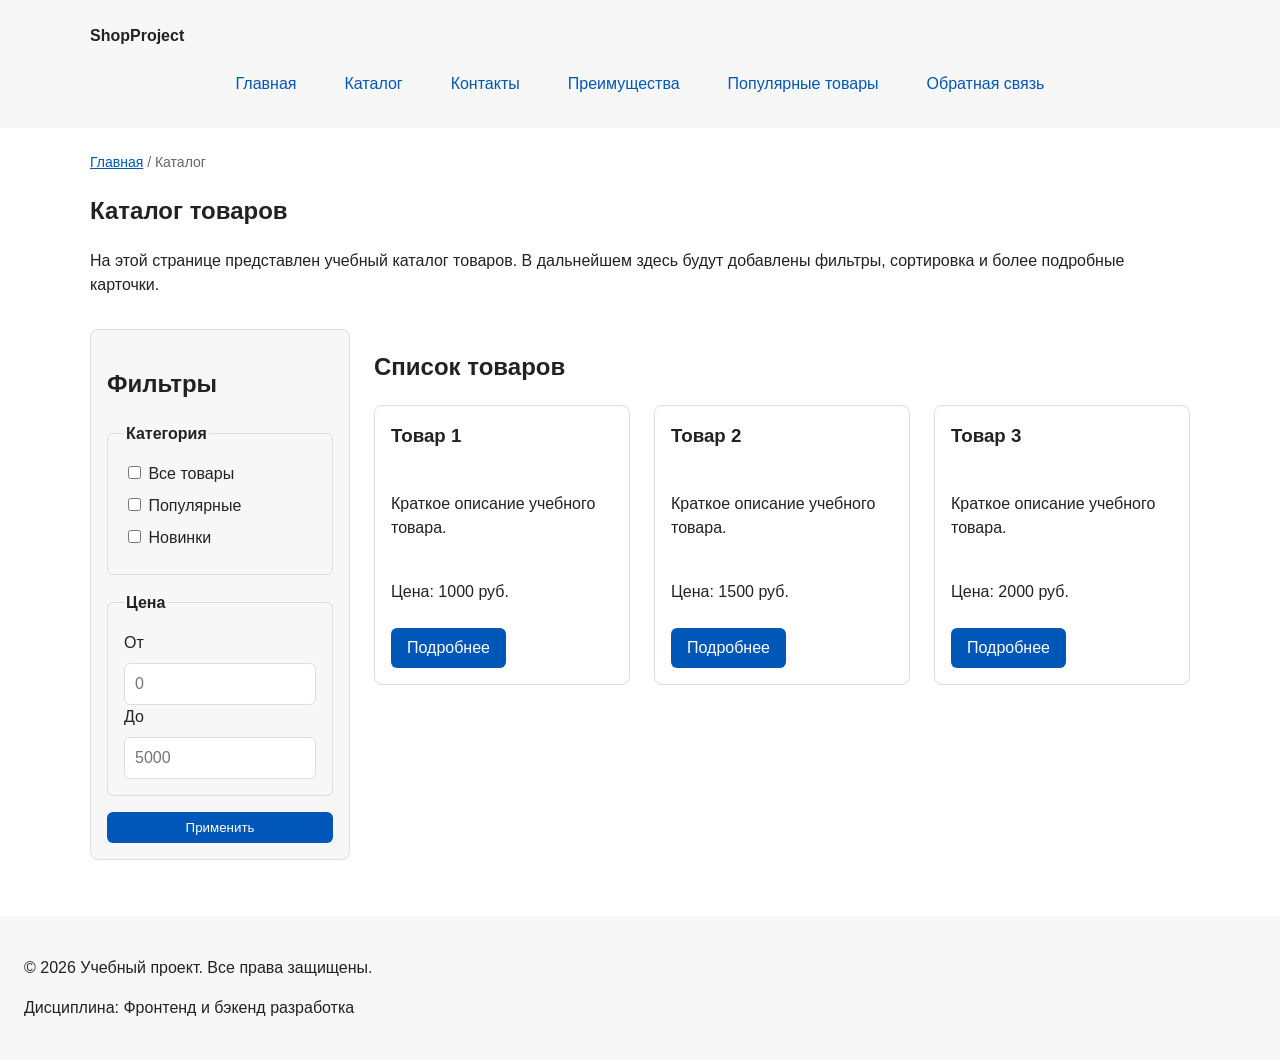
==== catalog.html @ 485ea1f8 "feat: add flex navigation and grid catalog layout" ====
<!DOCTYPE html>
<html lang="ru">
<head>
  <meta charset="UTF-8">
  <meta name="viewport" content="width=device-width, initial-scale=1.0">
  <meta name="description" content="Каталог товаров учебного интернет-магазина.">
  <title>Каталог товаров — Учебный интернет-магазин</title>
  <link rel="stylesheet" href="css/style.css">
</head>
<body>
  <header>
    <div class="site-header">
      <a class="site-logo" href="index.html">ShopProject</a>

      <nav class="site-nav" aria-label="Основная навигация">
        <ul class="site-nav__list">
          <li><a href="index.html">Главная</a></li>
          <li><a href="catalog.html">Каталог</a></li>
          <li><a href="contacts.html">Контакты</a></li>
          <li><a href="index.html#advantages">Преимущества</a></li>
          <li><a href="index.html#popular">Популярные товары</a></li>
          <li><a href="index.html#contacts">Обратная связь</a></li>
        </ul>
      </nav>
    </div>
  </header>

  <main>
    <nav class="breadcrumbs" aria-label="Хлебные крошки">
      <a href="index.html">Главная</a>
      <span>Каталог</span>
    </nav>

    <section class="section">
      <h1>Каталог товаров</h1>
      <p>
        На этой странице представлен учебный каталог товаров.
        В дальнейшем здесь будут добавлены фильтры, сортировка и более
        подробные карточки.
      </p>
    </section>

    <section class="catalog-layout">
      <aside class="catalog-filters">
        <h2>Фильтры</h2>
    
        <form class="filters-form" action="#" method="get">
          <fieldset>
            <legend>Категория</legend>
    
            <label>
              <input type="checkbox" name="category" value="all">
              Все товары
            </label>
    
            <label>
              <input type="checkbox" name="category" value="popular">
              Популярные
            </label>
    
            <label>
              <input type="checkbox" name="category" value="new">
              Новинки
            </label>
          </fieldset>
    
          <fieldset>
            <legend>Цена</legend>
    
            <label for="price-from">От</label>
            <input id="price-from" name="price-from" type="number" min="0" placeholder="0">
    
            <label for="price-to">До</label>
            <input id="price-to" name="price-to" type="number" min="0" placeholder="5000">
          </fieldset>
    
          <button class="button" type="submit">Применить</button>
        </form>
      </aside>

      <section class="catalog-products">
        <h2>Список товаров</h2>
  
        <div class="products-grid">
          <article class="product-card">
            <h3>Товар 1</h3>
            <p>Краткое описание учебного товара.</p>
            <p>Цена: 1000 руб.</p>
            <a class="button" href="index.html#popular">Подробнее</a>
          </article>
    
          <article class="product-card">
            <h3>Товар 2</h3>
            <p>Краткое описание учебного товара.</p>
            <p>Цена: 1500 руб.</p>
            <a class="button" href="index.html#popular">Подробнее</a>
          </article>
    
          <article class="product-card">
            <h3>Товар 3</h3>
            <p>Краткое описание учебного товара.</p>
            <p>Цена: 2000 руб.</p>
            <a class="button" href="index.html#popular">Подробнее</a>
          </article>
        </div>
      </section>
    </section>
  </main>

  <footer>
    <p>&copy; 2026 Учебный проект. Все права защищены.</p>
    <p>Дисциплина: Фронтенд и бэкенд разработка</p>
  </footer>
</body>
</html>
---- css/style.css ----
/* ===============================
   1. Переменные проекта
   =============================== */

:root {
  /* Основные цвета проекта */
  --color-bg: #ffffff;
  --color-text: #222222;
  --color-muted: #666666;
  --color-primary: #0057b8;
  --color-primary-dark: #003f86;
  --color-border: #dddddd;
  --color-surface: #f7f7f7;
  --color-surface-accent: #eef5ff;
  --color-danger: #b00020;
  --color-success: #168a2f;
  --color-success-bg: #eefaf0;
  --color-white: #ffffff;

  /* Отступы */
  --space-xs: 4px;
  --space-sm: 8px;
  --space-md: 16px;
  --space-lg: 24px;
  --space-xl: 32px;

  /* Скругления */
  --radius-sm: 6px;
  --radius-md: 8px;
  --radius-lg: 12px;

  /* Размеры */
  --container-width: 1100px;
}

/* ===============================
   2. Базовые стили
   =============================== */

* {
  box-sizing: border-box;
}

body {
  margin: 0;
  font-family: Arial, sans-serif;
  line-height: 1.5;
  color: var(--color-text);
  background-color: var(--color-bg);
}

html {
  scroll-behavior: smooth;
}

:target {
  outline: 2px dashed var(--color-primary);
  outline-offset: 4px;
}

header,
main,
footer {
  padding: var(--space-lg);
}

header {
  background-color: var(--color-surface);
}

footer {
  background-color: var(--color-surface);
}

/* ===============================
   3. Общие элементы интерфейса
   =============================== */

a {
  color: var(--color-primary);
}

a:hover {
  color: var(--color-primary-dark);
}

a:focus-visible {
  outline: 2px solid var(--color-primary);
  outline-offset: 3px;
}

.button {
  display: inline-block;
  padding: var(--space-sm) var(--space-md);
  color: var(--color-white);
  background-color: var(--color-primary);
  text-decoration: none;
  border: none;
  border-radius: var(--radius-sm);
  cursor: pointer;
}

.button:hover {
  background-color: var(--color-primary-dark);
}

.button:focus-visible {
  outline: 2px solid var(--color-primary);
  outline-offset: 3px;
}

.button:disabled {
  opacity: 0.6;
  cursor: not-allowed;
}

/* ===============================
   4. Компоненты страницы
   =============================== */

.site-header {
  max-width: var(--container-width);
  margin: 0 auto;
}

.site-logo {
  font-weight: bold;
  text-decoration: none;
  color: var(--color-text);
}

.site-nav__list {
  display: flex;
  flex-wrap: wrap;
  justify-content: center;
  align-items: center;
  gap: var(--space-md);
  padding: 0;
  margin: var(--space-md) 0 0;
  list-style: none;
}

.site-nav_list li {
  margin-bottom: var(--space-sm);
}

.site-nav__list a {
  display: inline-block;
  padding: var(--space-sm) var(--space-md);
  color: var(--color-primary);
  text-decoration: none;
  border-radius: var(--radius-sm);
}

.site-nav__list a:hover {
  color: var(--color-white);
  background-color: var(--color-primary);
}

.hero {
  max-width: var(--container-width);
  margin: 0 auto var(--space-xl);
  padding: var(--space-xl) var(--space-lg);
  background-color: var(--color-surface-accent);
  border-radius: var(--radius-lg);
}

.section {
  max-width: var(--container-width);
  margin: 0 auto var(--space-xl);
}

.section h2 {
  margin-top: 0;
}

.products-grid {
  display: grid;
  grid-template-columns: repeat(3, 1fr);
  gap: var(--space-lg);
}

.product-card {
  display: flex;
  flex-direction: column;
  gap: var(--space-sm);
  margin-bottom: 0;
  padding: var(--space-md);
  border: 1px solid var(--color-border);
  border-radius: var(--radius-md);
  background-color: var(--color-bg);
}

.product-card .button {
  margin-top: auto;
  align-self: flex-start;
}

.product-card:hover {
  border-color: var(--color-primary);
}

.product-card h3 {
  margin-top: 0;
}

.catalog-layout {
  max-width: var(--container-width);
  margin: 0 auto var(--space-xl);
  display: grid;
  grid-template-columns: 260px 1fr;
  grid-template-areas: "filters products";
  gap: var(--space-lg);
}

.catalog-filters {
  grid-area: filters;
  padding: var(--space-md);
  border: 1px solid var(--color-border);
  border-radius: var(--radius-md);
  background-color: var(--color-surface);
}

.catalog-products {
  grid-area: products;
}

.filters-form {
  display: grid;
  gap: var(--space-md);
}

.filters-form fieldset {
  margin: 0;
  padding: var(--space-md);
  border: 1px solid var(--color-border);
  border-radius: var(--radius-sm);
}

.filters-form legend {
  font-weight: 700;
}

.filters-form label {
  display: block;
  margin-bottom: var(--space-sm);
}

.filters-form input[type="number"] {
  width: 100%;
  padding: 8px 10px;
  border: 1px solid var(--color-border);
  border-radius: var(--radius-sm);
  font: inherit;
}

.aside-info {
  max-width: var(--container-width);
  margin: 0 auto var(--space-xl);
  padding: var(--space-md);
  border-left: 4px solid var(--color-primary);
  background-color: var(--color-surface);
}

.breadcrumbs {
  max-width: var(--container-width);
  margin: 0 auto var(--space-md);
  font-size: 14px;
  color: var(--color-muted);
}

.breadcrumbs a {
  color: var(--color-primary);
}

.breadcrumbs span::before {
  content: " / ";
  color: var(--color-muted);
}

/* ===============================
   5. Форма и модальное окно
   =============================== */

.order-dialog {
  width: min(100% - 32px, 560px);
  padding: var(--space-lg);
  border: none;
  border-radius: var(--radius-lg);
}

.order-dialog::backdrop {
  background-color: rgba(0, 0, 0, 0.5);
}

.form-field {
  margin-bottom: var(--space-md);
}

.form-field label {
  display: block;
  margin-bottom: var(--space-xs);
}

.form-field input,
.form-field select,
.form-field textarea {
  width: 100%;
  padding: 10px 12px;
  border: 1px solid var(--color-border);
  border-radius: var(--radius-sm);
  font: inherit;
}

.form-field input[type="checkbox"] {
  width: auto;
}

.form-field small {
  display: block;
  margin-top: var(--space-xs);
  color: var(--color-muted);
}

.form-field input:hover,
.form-field select:hover,
.form-field textarea:hover {
  border-color: var(--color-primary);
}

.form-field input:focus-visible,
.form-field select:focus-visible,
.form-field textarea:focus-visible,
.form-actions button:focus-visible {
  outline: 2px solid var(--color-primary);
  outline-offset: 3px;
}

.form-field [aria-invalid="true"] {
  border-color: var(--color-danger);
}

.success-message {
  max-width: var(--container-width);
  margin: var(--space-lg) auto;
  padding: var(--space-md);
  border-left: 4px solid var(--color-success);
  background-color: var(--color-success-bg);
}

.form-actions {
  display: flex;
  gap: var(--space-sm);
  margin-top: var(--space-md);
}
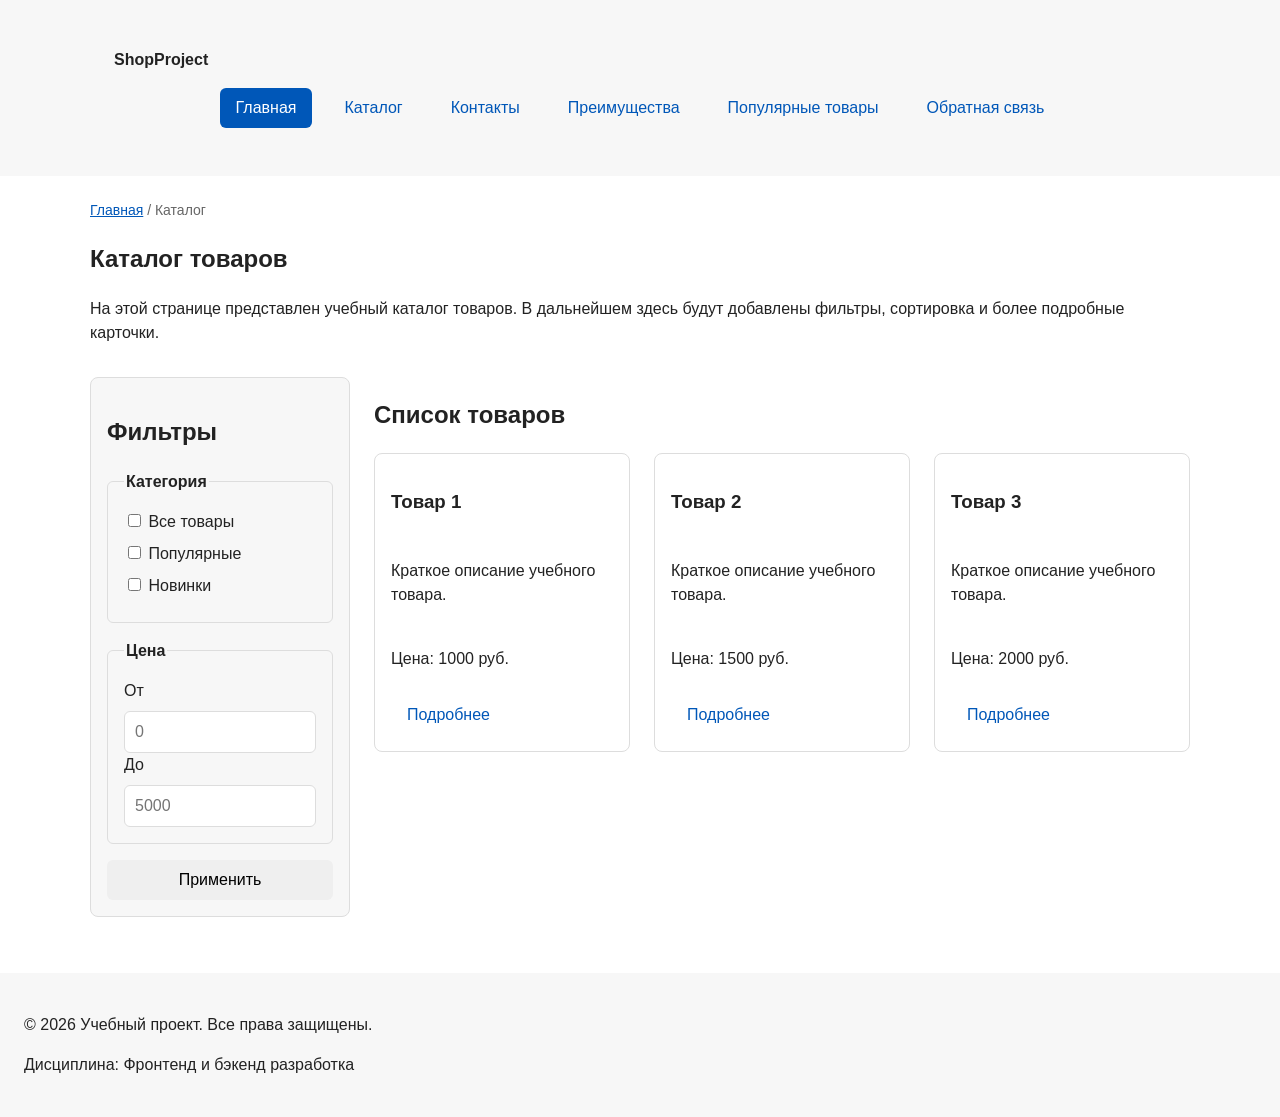
==== commit 12deadb5: "refactor: apply BEM naming to CSS classes" ====
--- a/catalog.html
+++ b/catalog.html
@@ -8,27 +8,38 @@
   <link rel="stylesheet" href="css/style.css">
 </head>
 <body>
-  <header>
-    <div class="site-header">
-      <a class="site-logo" href="index.html">ShopProject</a>
-
+  <header class="site-header">
+    <div class="site-header__inner">
+      <a class="site-header__logo" href="index.html">ShopProject</a>
       <nav class="site-nav" aria-label="Основная навигация">
         <ul class="site-nav__list">
-          <li><a href="index.html">Главная</a></li>
-          <li><a href="catalog.html">Каталог</a></li>
-          <li><a href="contacts.html">Контакты</a></li>
-          <li><a href="index.html#advantages">Преимущества</a></li>
-          <li><a href="index.html#popular">Популярные товары</a></li>
-          <li><a href="index.html#contacts">Обратная связь</a></li>
+          <li class="site-nav__item">
+            <a class="site-nav__link site-nav__link--active" href="index.html">Главная</a>
+          </li>
+          <li class="site-nav__item">
+            <a class="site-nav__link" href="catalog.html">Каталог</a>
+          </li>
+          <li class="site-nav__item">
+            <a class="site-nav__link" href="contacts.html">Контакты</a>
+          </li>
+          <li class="site-nav__item">
+            <a class="site-nav__link" href="index.html#advantages">Преимущества</a>
+          </li>
+          <li class="site-nav__item">
+            <a class="site-nav__link" href="index.html#popular">Популярные товары</a>
+          </li>
+          <li class="site-nav__item">
+            <a class="site-nav__link" href="index.html#contacts">Обратная связь</a>
+          </li>
         </ul>
       </nav>
-    </div>
+    </div>    
   </header>
 
   <main>
     <nav class="breadcrumbs" aria-label="Хлебные крошки">
-      <a href="index.html">Главная</a>
-      <span>Каталог</span>
+      <a class="breadcrumbs__link" href="index.html">Главная</a>
+      <span class="breadcrumbs__current">Каталог</span>
     </nav>
 
     <section class="section">
--- a/css/style.css
+++ b/css/style.css
@@ -92,16 +92,31 @@
 .button {
   display: inline-block;
   padding: var(--space-sm) var(--space-md);
+  border: none;
+  border-radius: var(--radius-sm);
+  font: inherit;
+  text-decoration: none;
+  cursor: pointer;
+}
+
+.button--primary {
   color: var(--color-white);
   background-color: var(--color-primary);
-  text-decoration: none;
-  border: none;
-  border-radius: var(--radius-sm);
-  cursor: pointer;
-}
-
-.button:hover {
+}
+
+.button--primary:hover {
   background-color: var(--color-primary-dark);
+}
+
+.button--secondary {
+  color: var(--color-primary);
+  background-color: transparent;
+  border: 1px solid var(--color-primary);
+}
+
+.button--secondary:hover {
+  color: var(--color-white);
+  background-color: var(--color-primary);
 }
 
 .button:focus-visible {
@@ -109,7 +124,8 @@
   outline-offset: 3px;
 }
 
-.button:disabled {
+.button:disabled,
+.button--disabled {
   opacity: 0.6;
   cursor: not-allowed;
 }
@@ -119,14 +135,19 @@
    =============================== */
 
 .site-header {
+  background-color: var(--color-surface);
+}
+
+.site-header__inner {
   max-width: var(--container-width);
   margin: 0 auto;
-}
-
-.site-logo {
-  font-weight: bold;
+  padding: var(--space-lg);
+}
+
+.site-header__logo {
+  font-weight: 700;
+  color: var(--color-text);
   text-decoration: none;
-  color: var(--color-text);
 }
 
 .site-nav__list {
@@ -140,11 +161,7 @@
   list-style: none;
 }
 
-.site-nav_list li {
-  margin-bottom: var(--space-sm);
-}
-
-.site-nav__list a {
+.site-nav__link {
   display: inline-block;
   padding: var(--space-sm) var(--space-md);
   color: var(--color-primary);
@@ -152,7 +169,17 @@
   border-radius: var(--radius-sm);
 }
 
-.site-nav__list a:hover {
+.site-nav__link:hover {
+  color: var(--color-white);
+  background-color: var(--color-primary);
+}
+
+.site-nav__link:focus-visible {
+  outline: 2px solid var(--color-primary);
+  outline-offset: 3px;
+}
+
+.site-nav__link--active {
   color: var(--color-white);
   background-color: var(--color-primary);
 }
@@ -184,24 +211,46 @@
   display: flex;
   flex-direction: column;
   gap: var(--space-sm);
-  margin-bottom: 0;
   padding: var(--space-md);
   border: 1px solid var(--color-border);
   border-radius: var(--radius-md);
   background-color: var(--color-bg);
 }
 
-.product-card .button {
+.product-card:hover {
+  border-color: var(--color-primary);
+}
+
+.product-card--featured {
+  border-color: var(--color-primary);
+}
+
+.product-card--discount {
+  border-color: var(--color-danger);
+}
+
+.product-card__title {
+  margin: 0;
+  color: var(--color-text);
+}
+
+.product-card__description {
+  margin: 0;
+  color: var(--color-muted);
+}
+
+.product-card__price {
+  margin: 0;
+  font-weight: 700;
+}
+
+.product-card--discount .product-card__price {
+  color: var(--color-danger);
+}
+
+.product-card__button {
   margin-top: auto;
   align-self: flex-start;
-}
-
-.product-card:hover {
-  border-color: var(--color-primary);
-}
-
-.product-card h3 {
-  margin-top: 0;
 }
 
 .catalog-layout {
@@ -269,11 +318,11 @@
   color: var(--color-muted);
 }
 
-.breadcrumbs a {
+.breadcrumbs__link {
   color: var(--color-primary);
 }
 
-.breadcrumbs span::before {
+.breadcrumbs__current::before {
   content: " / ";
   color: var(--color-muted);
 }
@@ -293,18 +342,22 @@
   background-color: rgba(0, 0, 0, 0.5);
 }
 
-.form-field {
+.order-dialog__title {
+  margin-top: 0;
+}
+
+.order-form__field {
   margin-bottom: var(--space-md);
 }
 
-.form-field label {
+.order-form__label {
   display: block;
   margin-bottom: var(--space-xs);
 }
 
-.form-field input,
-.form-field select,
-.form-field textarea {
+.order-form__input,
+.order-form__select,
+.order-form__textarea {
   width: 100%;
   padding: 10px 12px;
   border: 1px solid var(--color-border);
@@ -312,30 +365,25 @@
   font: inherit;
 }
 
-.form-field input[type="checkbox"] {
-  width: auto;
-}
-
-.form-field small {
-  display: block;
-  margin-top: var(--space-xs);
-  color: var(--color-muted);
-}
-
-.form-field input:hover,
-.form-field select:hover,
-.form-field textarea:hover {
+.order-form__input:hover,
+.order-form__select:hover,
+.order-form__textarea:hover {
   border-color: var(--color-primary);
 }
 
-.form-field input:focus-visible,
-.form-field select:focus-visible,
-.form-field textarea:focus-visible,
-.form-actions button:focus-visible {
+.order-form__input:focus-visible,
+.order-form__select:focus-visible,
+.order-form__textarea:focus-visible {
   outline: 2px solid var(--color-primary);
   outline-offset: 3px;
 }
 
+.order-form__actions {
+  display: flex;
+  gap: var(--space-md);
+  margin-top: var(--space-lg);
+}
+
 .form-field [aria-invalid="true"] {
   border-color: var(--color-danger);
 }
@@ -347,9 +395,3 @@
   border-left: 4px solid var(--color-success);
   background-color: var(--color-success-bg);
 }
-
-.form-actions {
-  display: flex;
-  gap: var(--space-sm);
-  margin-top: var(--space-md);
-}
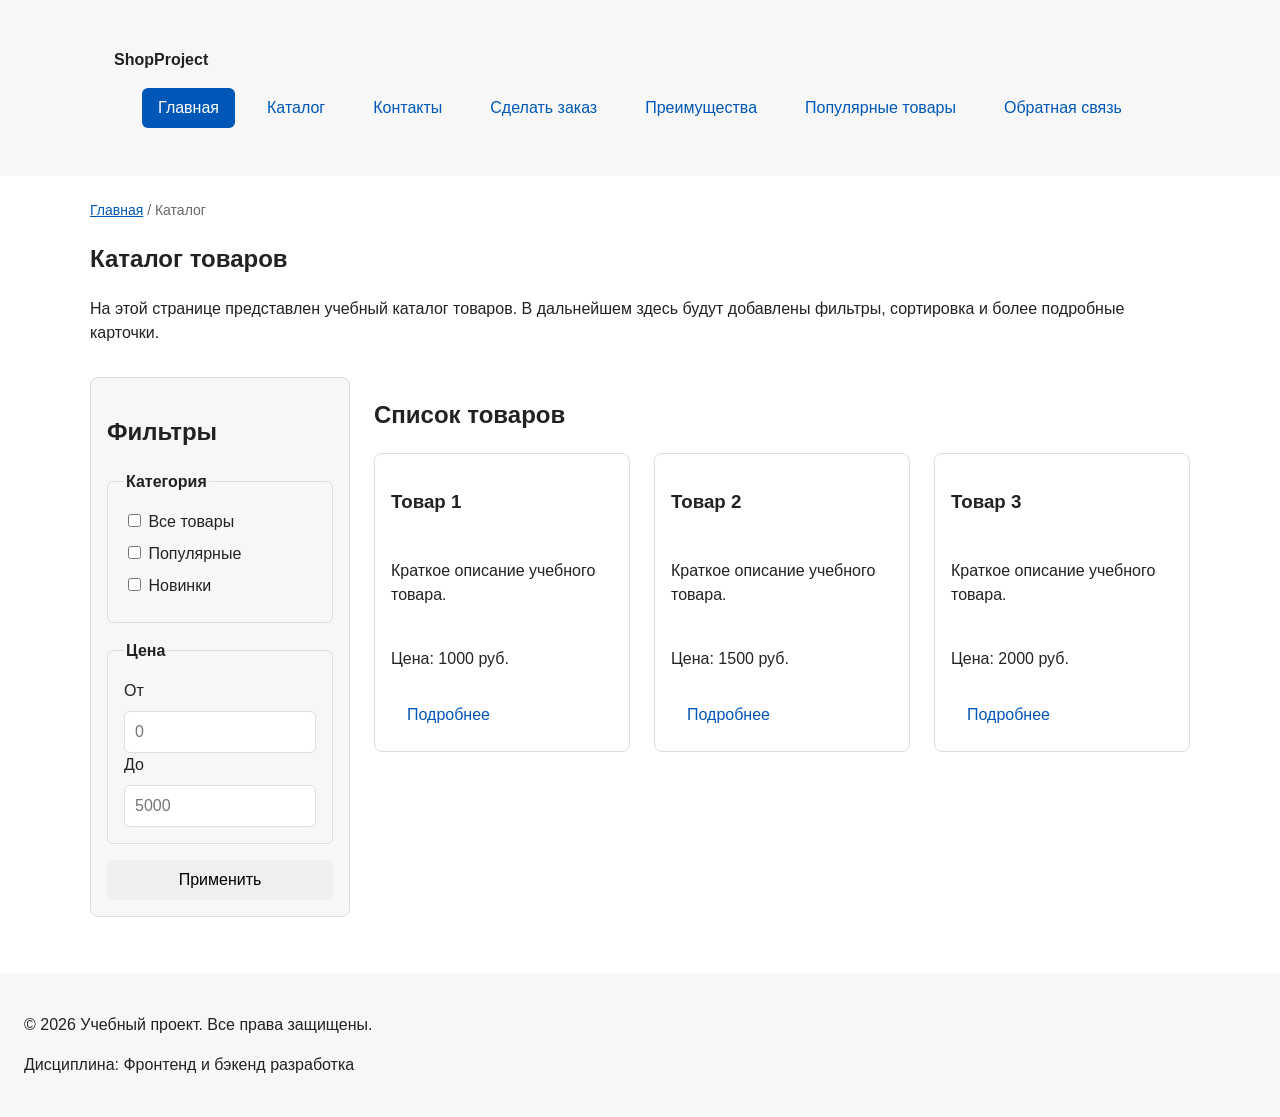
==== commit 7a94c3c6: "feat: добавлена страница заказа - добавлена страница заказа с выбором товара. - переработаны структу" ====
--- a/catalog.html
+++ b/catalog.html
@@ -21,6 +21,9 @@
           </li>
           <li class="site-nav__item">
             <a class="site-nav__link" href="contacts.html">Контакты</a>
+          </li>
+          <li class="site-nav__item">
+            <a class="site-nav__link" href="order.html">Сделать заказ</a>
           </li>
           <li class="site-nav__item">
             <a class="site-nav__link" href="index.html#advantages">Преимущества</a>
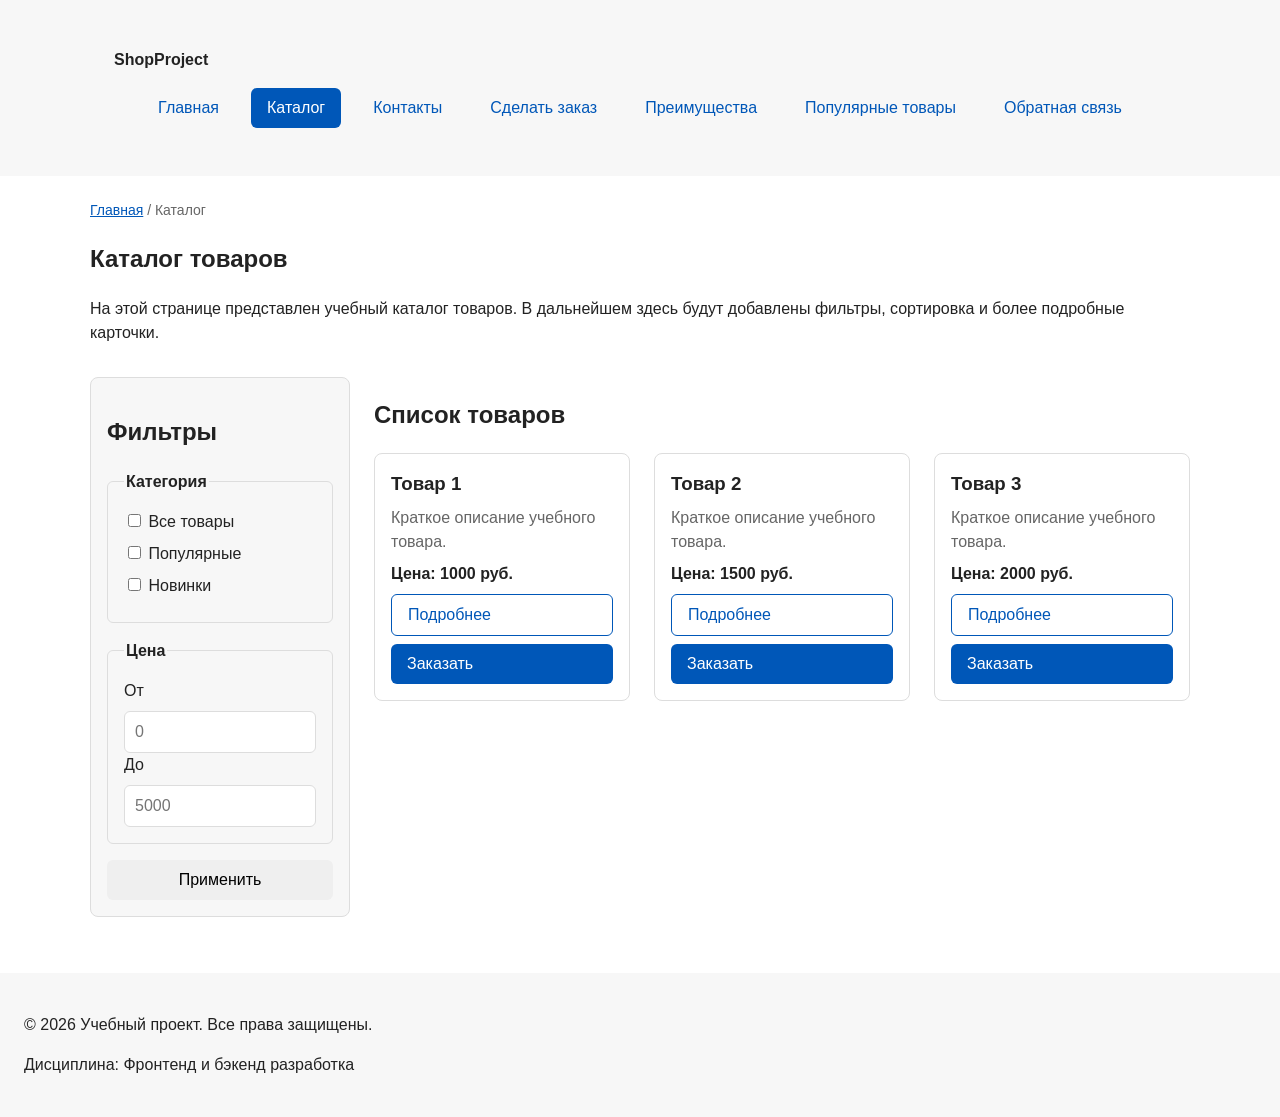
==== commit 4d8b47d8: "fix: исправлен ряд мелких ошибок" ====
--- a/catalog.html
+++ b/catalog.html
@@ -14,10 +14,10 @@
       <nav class="site-nav" aria-label="Основная навигация">
         <ul class="site-nav__list">
           <li class="site-nav__item">
-            <a class="site-nav__link site-nav__link--active" href="index.html">Главная</a>
+            <a class="site-nav__link" href="index.html">Главная</a>
           </li>
           <li class="site-nav__item">
-            <a class="site-nav__link" href="catalog.html">Каталог</a>
+            <a class="site-nav__link site-nav__link--active" href="catalog.html">Каталог</a>
           </li>
           <li class="site-nav__item">
             <a class="site-nav__link" href="contacts.html">Контакты</a>
@@ -42,6 +42,7 @@
   <main>
     <nav class="breadcrumbs" aria-label="Хлебные крошки">
       <a class="breadcrumbs__link" href="index.html">Главная</a>
+      <span class="breadcrumbs__separator">/</span>
       <span class="breadcrumbs__current">Каталог</span>
     </nav>
 
@@ -97,24 +98,27 @@
   
         <div class="products-grid">
           <article class="product-card">
-            <h3>Товар 1</h3>
-            <p>Краткое описание учебного товара.</p>
-            <p>Цена: 1000 руб.</p>
-            <a class="button" href="index.html#popular">Подробнее</a>
+            <h3 class="product-card__title">Товар 1</h3>
+            <p class="product-card__description">Краткое описание учебного товара.</p>
+            <p class="product-card__price">Цена: 1000 руб.</p>
+            <a class="button button--secondary" href="product.html">Подробнее</a>
+            <a class="button button--primary" href="order.html?product=product-1">Заказать</a>
           </article>
     
           <article class="product-card">
-            <h3>Товар 2</h3>
-            <p>Краткое описание учебного товара.</p>
-            <p>Цена: 1500 руб.</p>
-            <a class="button" href="index.html#popular">Подробнее</a>
+            <h3 class="product-card__title">Товар 2</h3>
+            <p class="product-card__description">Краткое описание учебного товара.</p>
+            <p class="product-card__price">Цена: 1500 руб.</p>
+            <a class="button button--secondary" href="product.html">Подробнее</a>
+            <a class="button button--primary" href="order.html?product=product-2">Заказать</a>
           </article>
     
           <article class="product-card">
-            <h3>Товар 3</h3>
-            <p>Краткое описание учебного товара.</p>
-            <p>Цена: 2000 руб.</p>
-            <a class="button" href="index.html#popular">Подробнее</a>
+            <h3 class="product-card__title">Товар 3</h3>
+            <p class="product-card__description">Краткое описание учебного товара.</p>
+            <p class="product-card__price">Цена: 2000 руб.</p>
+            <a class="button button--secondary" href="product.html">Подробнее</a>
+            <a class="button button--primary" href="order.html?product=product-3">Заказать</a>
           </article>
         </div>
       </section>
--- a/css/style.css
+++ b/css/style.css
@@ -253,6 +253,10 @@
   align-self: flex-start;
 }
 
+.product-card__image {
+  width: 100%;
+}
+
 .catalog-layout {
   max-width: var(--container-width);
   margin: 0 auto var(--space-xl);
@@ -322,9 +326,66 @@
   color: var(--color-primary);
 }
 
-.breadcrumbs__current::before {
-  content: " / ";
+.breadcrumbs__separator {
   color: var(--color-muted);
+}
+
+.product {
+  display: flex;
+}
+
+.product__photo {
+  width: 50%;
+}
+
+.product__image {
+  width: 100%;
+}
+
+.product__info {
+  width: 50%;
+}
+
+.product__buy {
+  display: flex;
+  align-items: center;
+  justify-content: space-between;
+  gap: var(--space-md);
+  padding: var(--space-md);
+  border: 1px solid var(--color-border);
+  border-radius: var(--radius-md);
+  background-color: var(--color-surface);
+}
+
+.product__price {
+  margin: 0;
+  font-size: 1.5rem;
+  font-weight: 700;
+}
+
+.product__specs {
+  width: 100%;
+  border-collapse: collapse;
+}
+
+.product__specs-name {
+  text-align: left;
+}
+
+.product__sizes {
+  list-style: none;
+  display: flex;
+  flex-wrap: wrap;
+  margin: 0;
+  padding: 0;
+}
+
+.product__size {
+  background-color: var(--color-primary);
+  border-radius: var(--radius-md);
+  padding: var(--space-sm);
+  margin-right: var(--space-xs);
+  color: var(--color-white);
 }
 
 /* ===============================
@@ -384,7 +445,7 @@
   margin-top: var(--space-lg);
 }
 
-.form-field [aria-invalid="true"] {
+.order-form__field [aria-invalid="true"] {
   border-color: var(--color-danger);
 }
 
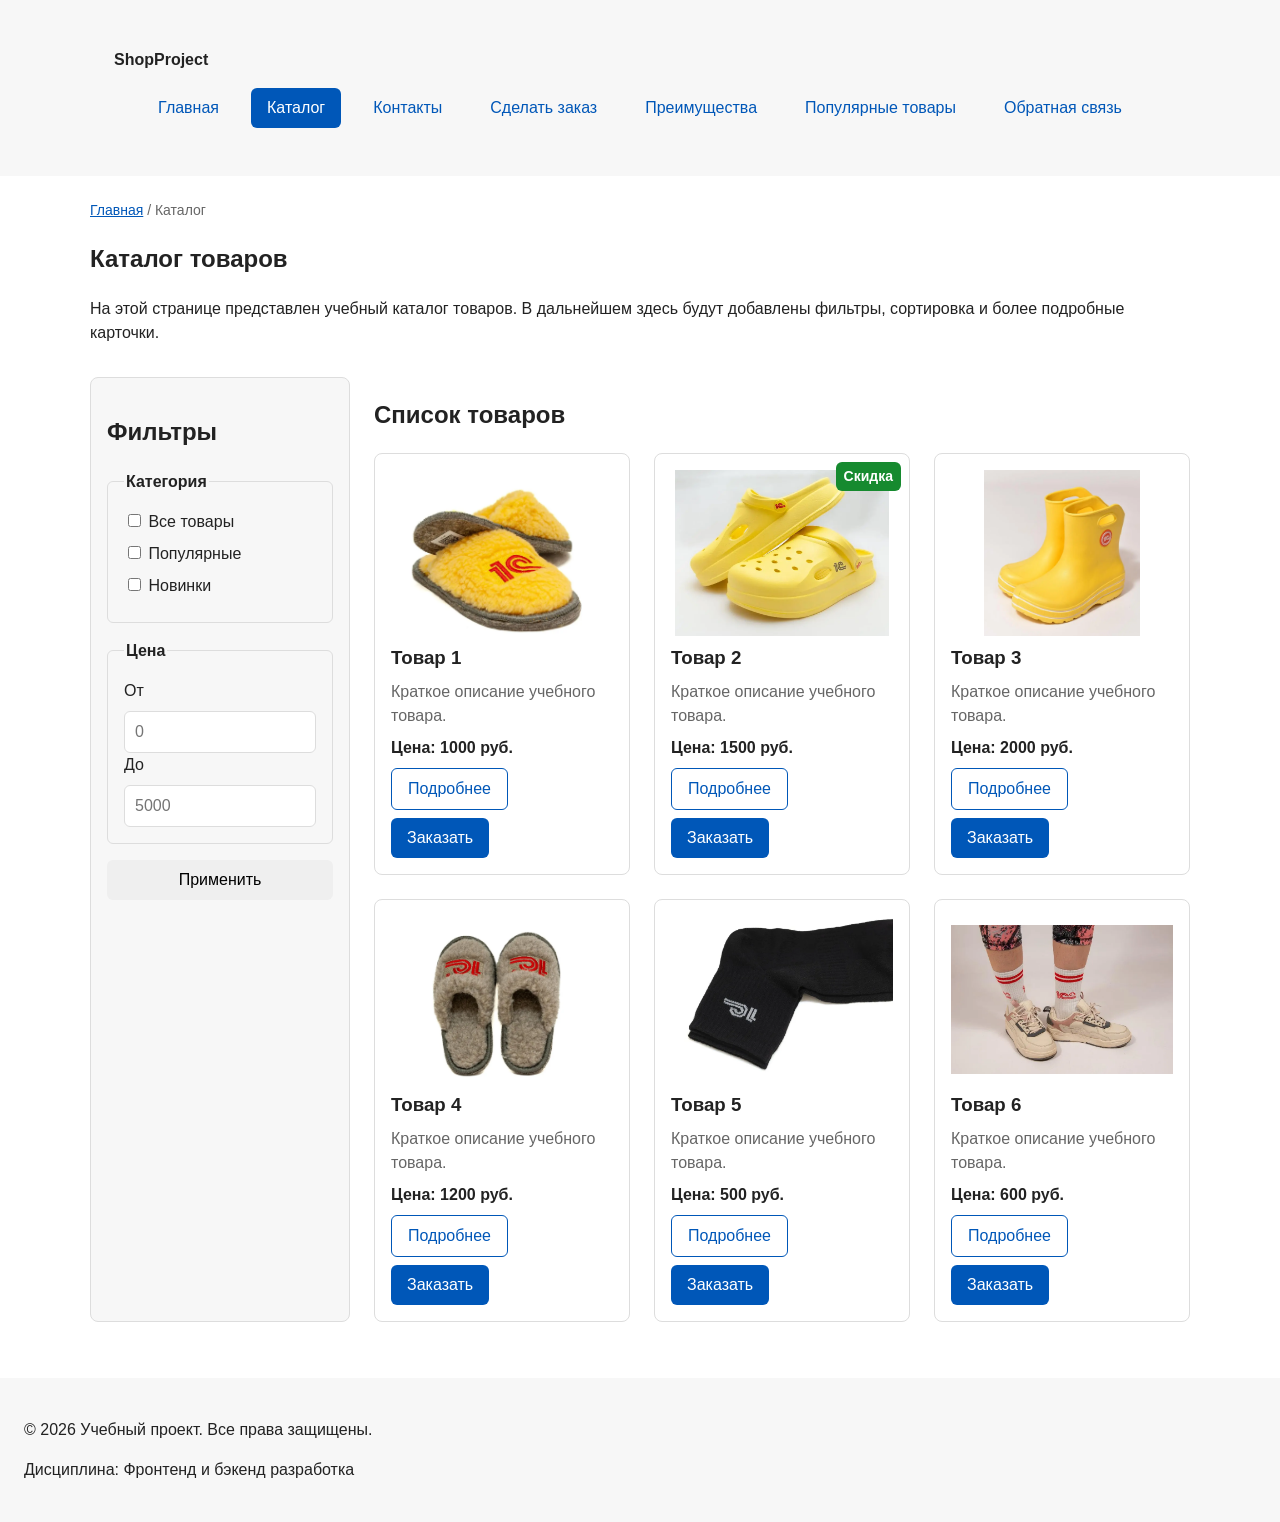
==== commit b67a3433: "feat: внесены визуальные улучшения" ====
--- a/catalog.html
+++ b/catalog.html
@@ -32,7 +32,7 @@
             <a class="site-nav__link" href="index.html#popular">Популярные товары</a>
           </li>
           <li class="site-nav__item">
-            <a class="site-nav__link" href="index.html#contacts">Обратная связь</a>
+            <a class="site-nav__link" href="feedback.html">Обратная связь</a>
           </li>
         </ul>
       </nav>
@@ -98,27 +98,70 @@
   
         <div class="products-grid">
           <article class="product-card">
+            <img class="product-card__image" src="images/tapchan.webp" alt="Жёлтые меховые тапочки с логотипом 1С">
             <h3 class="product-card__title">Товар 1</h3>
             <p class="product-card__description">Краткое описание учебного товара.</p>
             <p class="product-card__price">Цена: 1000 руб.</p>
-            <a class="button button--secondary" href="product.html">Подробнее</a>
-            <a class="button button--primary" href="order.html?product=product-1">Заказать</a>
+            <div class="product-card__actions">
+              <a class="button button--secondary" href="product.html">Подробнее</a>
+              <a class="button button--primary" href="order.html?product=product-1">Заказать</a>
+            </div>
           </article>
-    
+
           <article class="product-card">
+            <img class="product-card__image" src="images/kroxi.webp" alt="Жёлтые сабо с логотипом 1С">
             <h3 class="product-card__title">Товар 2</h3>
+            <span class="product-card__badge product-card__badge--discount">Скидка</span>
             <p class="product-card__description">Краткое описание учебного товара.</p>
             <p class="product-card__price">Цена: 1500 руб.</p>
-            <a class="button button--secondary" href="product.html">Подробнее</a>
-            <a class="button button--primary" href="order.html?product=product-2">Заказать</a>
+            <div class="product-card__actions">
+              <a class="button button--secondary" href="product.html">Подробнее</a>
+              <a class="button button--primary" href="order.html?product=product-2">Заказать</a>
+            </div>
           </article>
-    
+
           <article class="product-card">
+            <img class="product-card__image" src="images/sapogi.webp" alt="Жёлтые резиновые сапоги с логотипом 1С">
             <h3 class="product-card__title">Товар 3</h3>
             <p class="product-card__description">Краткое описание учебного товара.</p>
             <p class="product-card__price">Цена: 2000 руб.</p>
-            <a class="button button--secondary" href="product.html">Подробнее</a>
-            <a class="button button--primary" href="order.html?product=product-3">Заказать</a>
+            <div class="product-card__actions">
+              <a class="button button--secondary" href="product.html">Подробнее</a>
+              <a class="button button--primary" href="order.html?product=product-3">Заказать</a>
+            </div>
+          </article>
+
+          <article class="product-card">
+            <img class="product-card__image" src="images/tapchan2.webp" alt="Серые меховые тапочки с логотипом 1С">
+            <h3 class="product-card__title">Товар 4</h3>
+            <p class="product-card__description">Краткое описание учебного товара.</p>
+            <p class="product-card__price">Цена: 1200 руб.</p>
+            <div class="product-card__actions">
+              <a class="button button--secondary" href="product.html">Подробнее</a>
+              <a class="button button--primary" href="order.html?product=product-4">Заказать</a>
+            </div>
+          </article>
+
+          <article class="product-card">
+            <img class="product-card__image" src="images/noski.webp" alt="Чёрные носки с логотипом 1С">
+            <h3 class="product-card__title">Товар 5</h3>
+            <p class="product-card__description">Краткое описание учебного товара.</p>
+            <p class="product-card__price">Цена: 500 руб.</p>
+            <div class="product-card__actions">
+              <a class="button button--secondary" href="product.html">Подробнее</a>
+              <a class="button button--primary" href="order.html?product=product-5">Заказать</a>
+            </div>
+          </article>
+
+          <article class="product-card">
+            <img class="product-card__image" src="images/noski2.webp" alt="Белые носки с красными полосками и логотипом 1С">
+            <h3 class="product-card__title">Товар 6</h3>
+            <p class="product-card__description">Краткое описание учебного товара.</p>
+            <p class="product-card__price">Цена: 600 руб.</p>
+            <div class="product-card__actions">
+              <a class="button button--secondary" href="product.html">Подробнее</a>
+              <a class="button button--primary" href="order.html?product=product-6">Заказать</a>
+            </div>
           </article>
         </div>
       </section>
--- a/css/style.css
+++ b/css/style.css
@@ -76,19 +76,6 @@
    3. Общие элементы интерфейса
    =============================== */
 
-a {
-  color: var(--color-primary);
-}
-
-a:hover {
-  color: var(--color-primary-dark);
-}
-
-a:focus-visible {
-  outline: 2px solid var(--color-primary);
-  outline-offset: 3px;
-}
-
 .button {
   display: inline-block;
   padding: var(--space-sm) var(--space-md);
@@ -105,6 +92,7 @@
 }
 
 .button--primary:hover {
+  color: var(--color-white);
   background-color: var(--color-primary-dark);
 }
 
@@ -130,12 +118,29 @@
   cursor: not-allowed;
 }
 
+a {
+  color: var(--color-primary);
+}
+
+a:hover {
+  color: var(--color-primary-dark);
+}
+
+a:focus-visible {
+  outline: 2px solid var(--color-primary);
+  outline-offset: 3px;
+}
+
 /* ===============================
    4. Компоненты страницы
    =============================== */
 
 .site-header {
   background-color: var(--color-surface);
+
+  position: sticky;
+  top: 0;
+  z-index: 10;
 }
 
 .site-header__inner {
@@ -185,11 +190,25 @@
 }
 
 .hero {
+  position: relative;
+  z-index: 0;
+  overflow: hidden;
   max-width: var(--container-width);
   margin: 0 auto var(--space-xl);
   padding: var(--space-xl) var(--space-lg);
-  background-color: var(--color-surface-accent);
+  color: var(--color-white);
   border-radius: var(--radius-lg);
+}
+
+.hero::before {
+  content: "";
+  position: absolute;
+  inset: -16px;
+  z-index: -1;
+  background-image: url("../images/main.webp");
+  background-size: cover;
+  background-position: center;
+  filter: blur(4px) brightness(0.5);
 }
 
 .section {
@@ -208,6 +227,7 @@
 }
 
 .product-card {
+  position: relative;
   display: flex;
   flex-direction: column;
   gap: var(--space-sm);
@@ -248,13 +268,37 @@
   color: var(--color-danger);
 }
 
-.product-card__button {
+.product-card__actions {
+  display: flex;
+  flex-wrap: wrap;
+  gap: var(--space-sm);
   margin-top: auto;
-  align-self: flex-start;
 }
 
 .product-card__image {
   width: 100%;
+  aspect-ratio: 4 / 3;
+  object-fit: contain;
+}
+
+.product-card__badge {
+  position: absolute;
+  top: var(--space-sm);
+  right: var(--space-sm);
+  padding: var(--space-xs) var(--space-sm);
+  font-size: 14px;
+  font-weight: 700;
+  color: var(--color-white);
+  background-color: var(--color-danger);
+  border-radius: var(--radius-sm);
+}
+
+.product-card__badge--hit {
+  background-color: var(--color-danger);
+}
+
+.product-card__badge--discount {
+  background-color: var(--color-success);
 }
 
 .catalog-layout {
@@ -368,8 +412,28 @@
   border-collapse: collapse;
 }
 
+.product__specs-caption {
+  margin-bottom: var(--space-sm);
+  font-weight: 700;
+  text-align: left;
+}
+
+.product__specs-name,
+.product__specs-value {
+  padding: var(--space-sm) var(--space-md);
+  border-bottom: 1px solid var(--color-border);
+  vertical-align: middle;
+}
+
 .product__specs-name {
+  width: 35%;
+  font-weight: 400;
+  color: var(--color-muted);
   text-align: left;
+}
+
+.product__specs tr:nth-child(even) {
+  background-color: var(--color-surface);
 }
 
 .product__sizes {
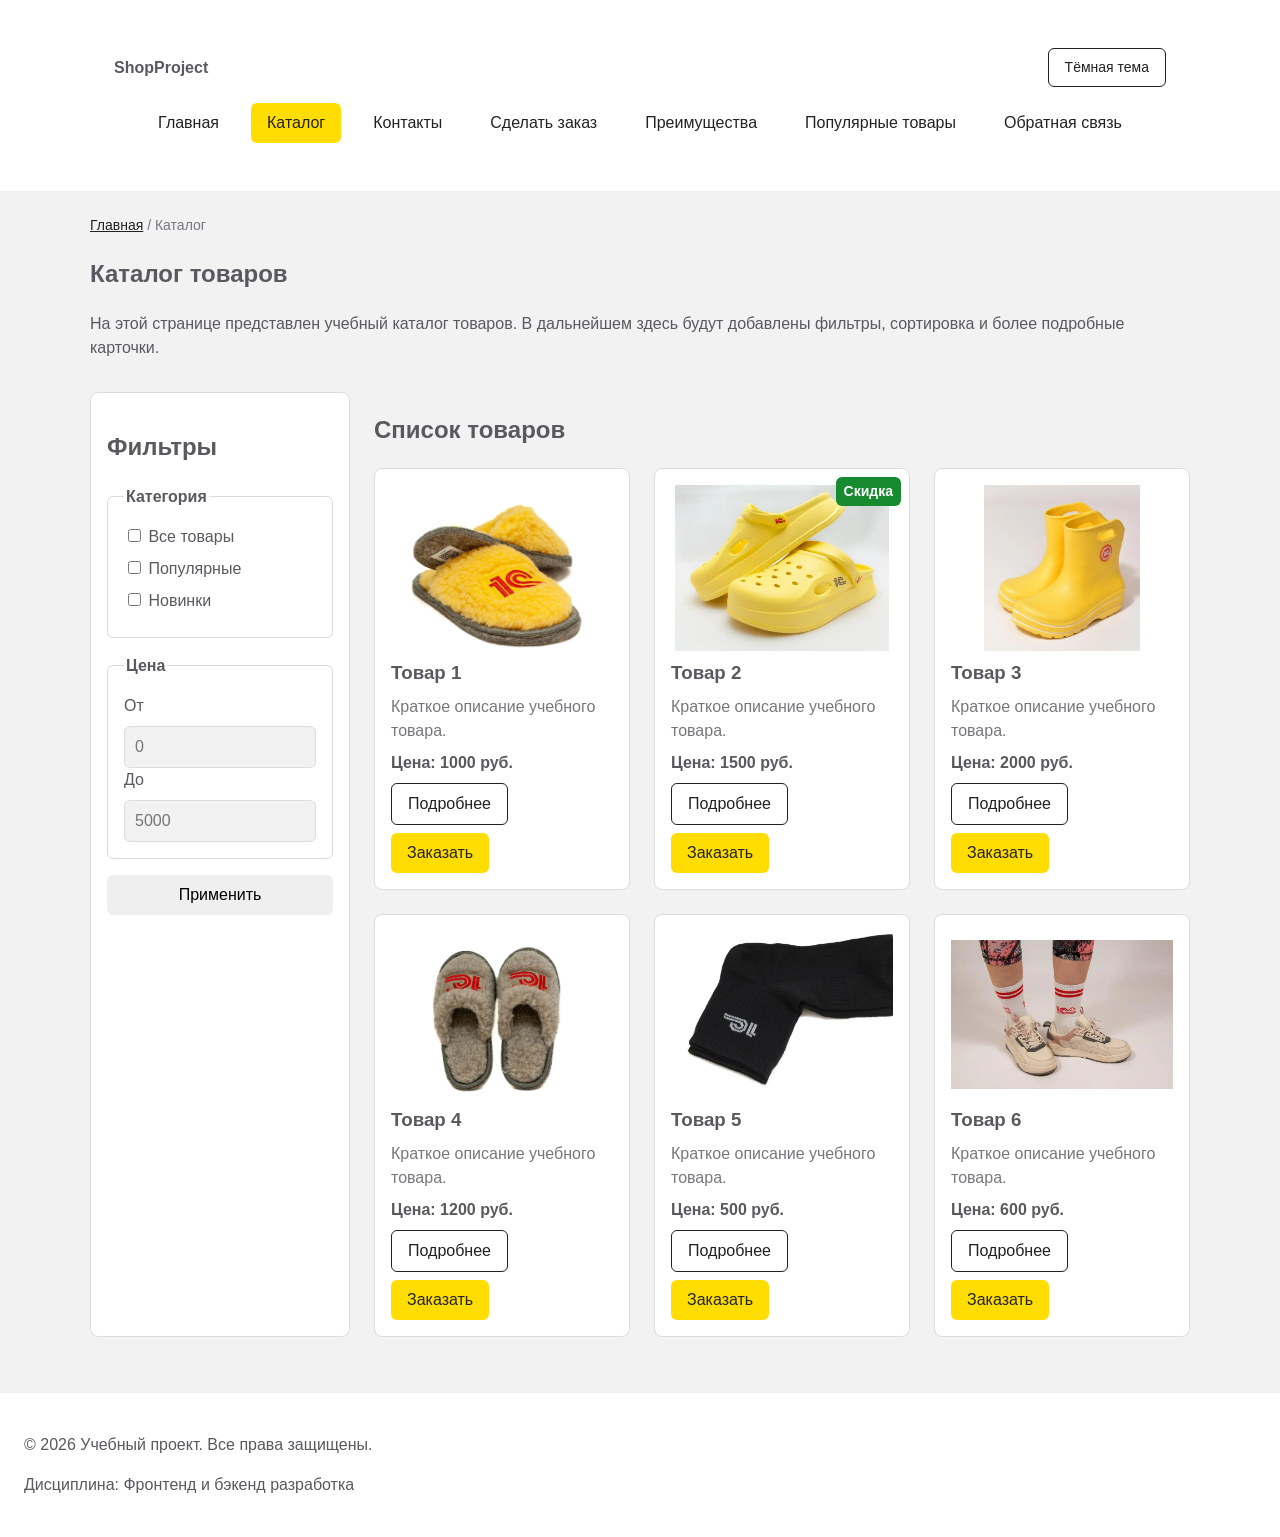
==== commit 832c46de: "feat: добавлены темы" ====
--- a/catalog.html
+++ b/catalog.html
@@ -6,11 +6,13 @@
   <meta name="description" content="Каталог товаров учебного интернет-магазина.">
   <title>Каталог товаров — Учебный интернет-магазин</title>
   <link rel="stylesheet" href="css/style.css">
+  <script src="js/theme.js"></script>
 </head>
 <body>
   <header class="site-header">
     <div class="site-header__inner">
       <a class="site-header__logo" href="index.html">ShopProject</a>
+      <button class="button button--secondary site-header__theme" id="theme-toggle" type="button">Тёмная тема</button>
       <nav class="site-nav" aria-label="Основная навигация">
         <ul class="site-nav__list">
           <li class="site-nav__item">
--- a/css/style.css
+++ b/css/style.css
@@ -3,19 +3,40 @@
    =============================== */
 
 :root {
-  /* Основные цвета проекта */
-  --color-bg: #ffffff;
-  --color-text: #222222;
-  --color-muted: #666666;
-  --color-primary: #0057b8;
-  --color-primary-dark: #003f86;
-  --color-border: #dddddd;
-  --color-surface: #f7f7f7;
-  --color-surface-accent: #eef5ff;
-  --color-danger: #b00020;
+  /* Цвета светлой темы */
+  color-scheme: light;
+  --color-bg: #f2f2f2;
+  --color-surface: #ffffff;
+  --color-surface-alt: #fafafa;
+  --color-text: #59595f;
+  --color-muted: #77777d;
+  --color-primary: #ffdd00;
+  --color-primary-dark: #f5c800;
+  --color-on-primary: #222222;
+  --color-link: #222222;
+  --color-link-hover: #000000;
+  --color-focus: #222222;
+  --color-border: #dcdcda;
+  --color-danger: #e31e24;
   --color-success: #168a2f;
   --color-success-bg: #eefaf0;
   --color-white: #ffffff;
+
+  /* Цвета тёмной темы */
+  :root[data-theme="dark"] {
+    color-scheme: dark;
+    --color-bg: #1c1c1e;
+    --color-surface: #2a2a2d;
+    --color-surface-alt: #323236;
+    --color-text: #e6e6e8;
+    --color-muted: #a0a0a6;
+    --color-link: #ffdd00;
+    --color-link-hover: #fff0a0;
+    --color-focus: #ffdd00;
+    --color-border: #3a3a3e;
+    --color-danger: #ff4d4d;
+    --color-success-bg: #1f3a26;
+  }
 
   /* Отступы */
   --space-xs: 4px;
@@ -54,7 +75,7 @@
 }
 
 :target {
-  outline: 2px dashed var(--color-primary);
+  outline: 2px dashed var(--color-focus);
   outline-offset: 4px;
 }
 
@@ -87,28 +108,29 @@
 }
 
 .button--primary {
-  color: var(--color-white);
+  color: var(--color-on-primary);
   background-color: var(--color-primary);
 }
 
 .button--primary:hover {
-  color: var(--color-white);
+  color: var(--color-on-primary);
   background-color: var(--color-primary-dark);
 }
 
 .button--secondary {
-  color: var(--color-primary);
+  color: var(--color-link);
   background-color: transparent;
-  border: 1px solid var(--color-primary);
+  border: 1px solid var(--color-link);
 }
 
 .button--secondary:hover {
-  color: var(--color-white);
+  color: var(--color-on-primary);
   background-color: var(--color-primary);
+  border-color: var(--color-primary);
 }
 
 .button:focus-visible {
-  outline: 2px solid var(--color-primary);
+  outline: 2px solid var(--color-focus);
   outline-offset: 3px;
 }
 
@@ -119,15 +141,15 @@
 }
 
 a {
-  color: var(--color-primary);
+  color: var(--color-link);
 }
 
 a:hover {
-  color: var(--color-primary-dark);
+  color: var(--color-link-hover);
 }
 
 a:focus-visible {
-  outline: 2px solid var(--color-primary);
+  outline: 2px solid var(--color-focus);
   outline-offset: 3px;
 }
 
@@ -144,9 +166,21 @@
 }
 
 .site-header__inner {
+  display: flex;
+  flex-wrap: wrap;
+  justify-content: space-between;
+  align-items: center;
   max-width: var(--container-width);
   margin: 0 auto;
   padding: var(--space-lg);
+}
+
+.site-header__theme {
+  font-size: 14px;
+}
+
+.site-nav {
+  width: 100%;
 }
 
 .site-header__logo {
@@ -169,23 +203,23 @@
 .site-nav__link {
   display: inline-block;
   padding: var(--space-sm) var(--space-md);
-  color: var(--color-primary);
+  color: var(--color-link);
   text-decoration: none;
   border-radius: var(--radius-sm);
 }
 
 .site-nav__link:hover {
-  color: var(--color-white);
+  color: var(--color-on-primary);
   background-color: var(--color-primary);
 }
 
 .site-nav__link:focus-visible {
-  outline: 2px solid var(--color-primary);
+  outline: 2px solid var(--color-focus);
   outline-offset: 3px;
 }
 
 .site-nav__link--active {
-  color: var(--color-white);
+  color: var(--color-on-primary);
   background-color: var(--color-primary);
 }
 
@@ -234,7 +268,7 @@
   padding: var(--space-md);
   border: 1px solid var(--color-border);
   border-radius: var(--radius-md);
-  background-color: var(--color-bg);
+  background-color: var(--color-surface);
 }
 
 .product-card:hover {
@@ -279,6 +313,8 @@
   width: 100%;
   aspect-ratio: 4 / 3;
   object-fit: contain;
+  background-color: var(--color-white);
+  border-radius: var(--radius-sm);
 }
 
 .product-card__badge {
@@ -349,6 +385,8 @@
   border: 1px solid var(--color-border);
   border-radius: var(--radius-sm);
   font: inherit;
+  color: var(--color-text);
+  background-color: var(--color-bg);
 }
 
 .aside-info {
@@ -367,7 +405,7 @@
 }
 
 .breadcrumbs__link {
-  color: var(--color-primary);
+  color: var(--color-link);
 }
 
 .breadcrumbs__separator {
@@ -384,6 +422,8 @@
 
 .product__image {
   width: 100%;
+  background-color: var(--color-white);
+  border-radius: var(--radius-md);
 }
 
 .product__info {
@@ -433,7 +473,7 @@
 }
 
 .product__specs tr:nth-child(even) {
-  background-color: var(--color-surface);
+  background-color: var(--color-surface-alt);
 }
 
 .product__sizes {
@@ -449,7 +489,7 @@
   border-radius: var(--radius-md);
   padding: var(--space-sm);
   margin-right: var(--space-xs);
-  color: var(--color-white);
+  color: var(--color-on-primary);
 }
 
 /* ===============================
@@ -461,6 +501,8 @@
   padding: var(--space-lg);
   border: none;
   border-radius: var(--radius-lg);
+  color: var(--color-text);
+  background-color: var(--color-surface);
 }
 
 .order-dialog::backdrop {
@@ -488,6 +530,8 @@
   border: 1px solid var(--color-border);
   border-radius: var(--radius-sm);
   font: inherit;
+  color: var(--color-text);
+  background-color: var(--color-surface);
 }
 
 .order-form__input:hover,
@@ -499,7 +543,7 @@
 .order-form__input:focus-visible,
 .order-form__select:focus-visible,
 .order-form__textarea:focus-visible {
-  outline: 2px solid var(--color-primary);
+  outline: 2px solid var(--color-focus);
   outline-offset: 3px;
 }
 
